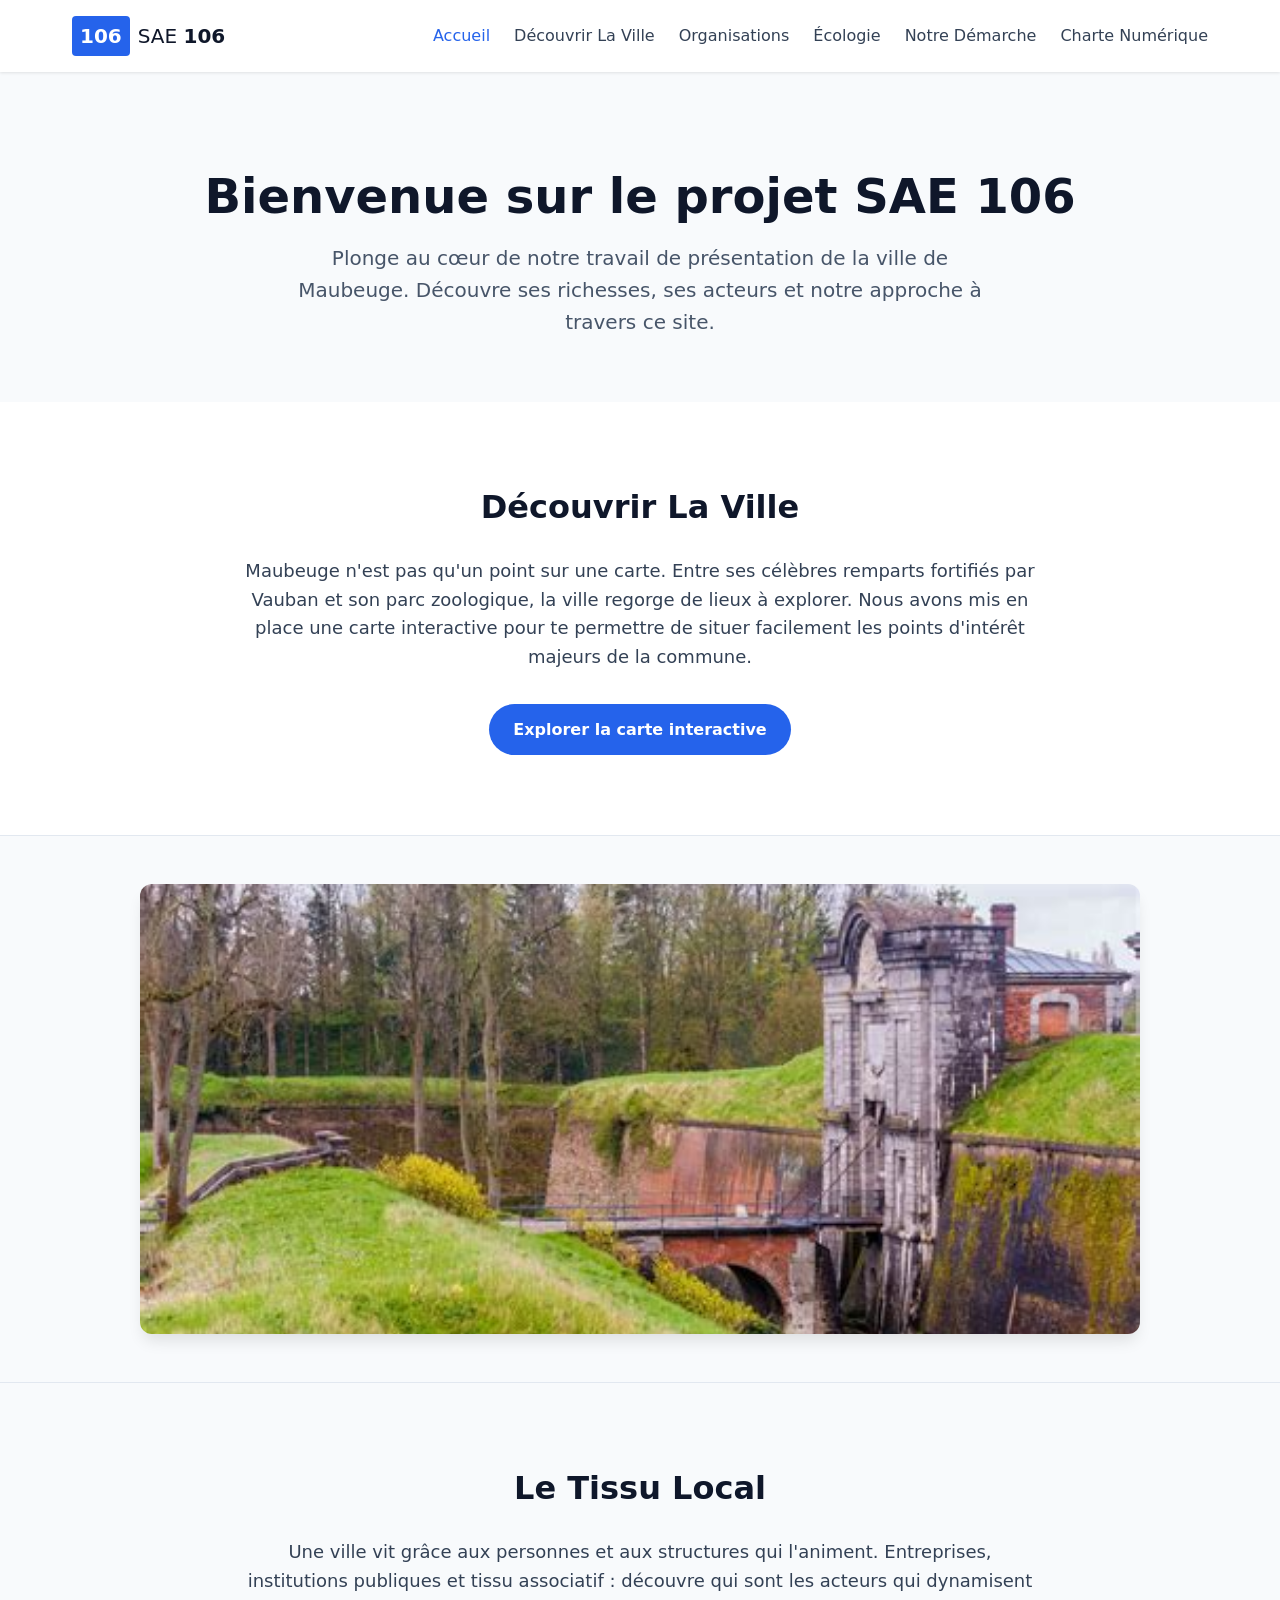
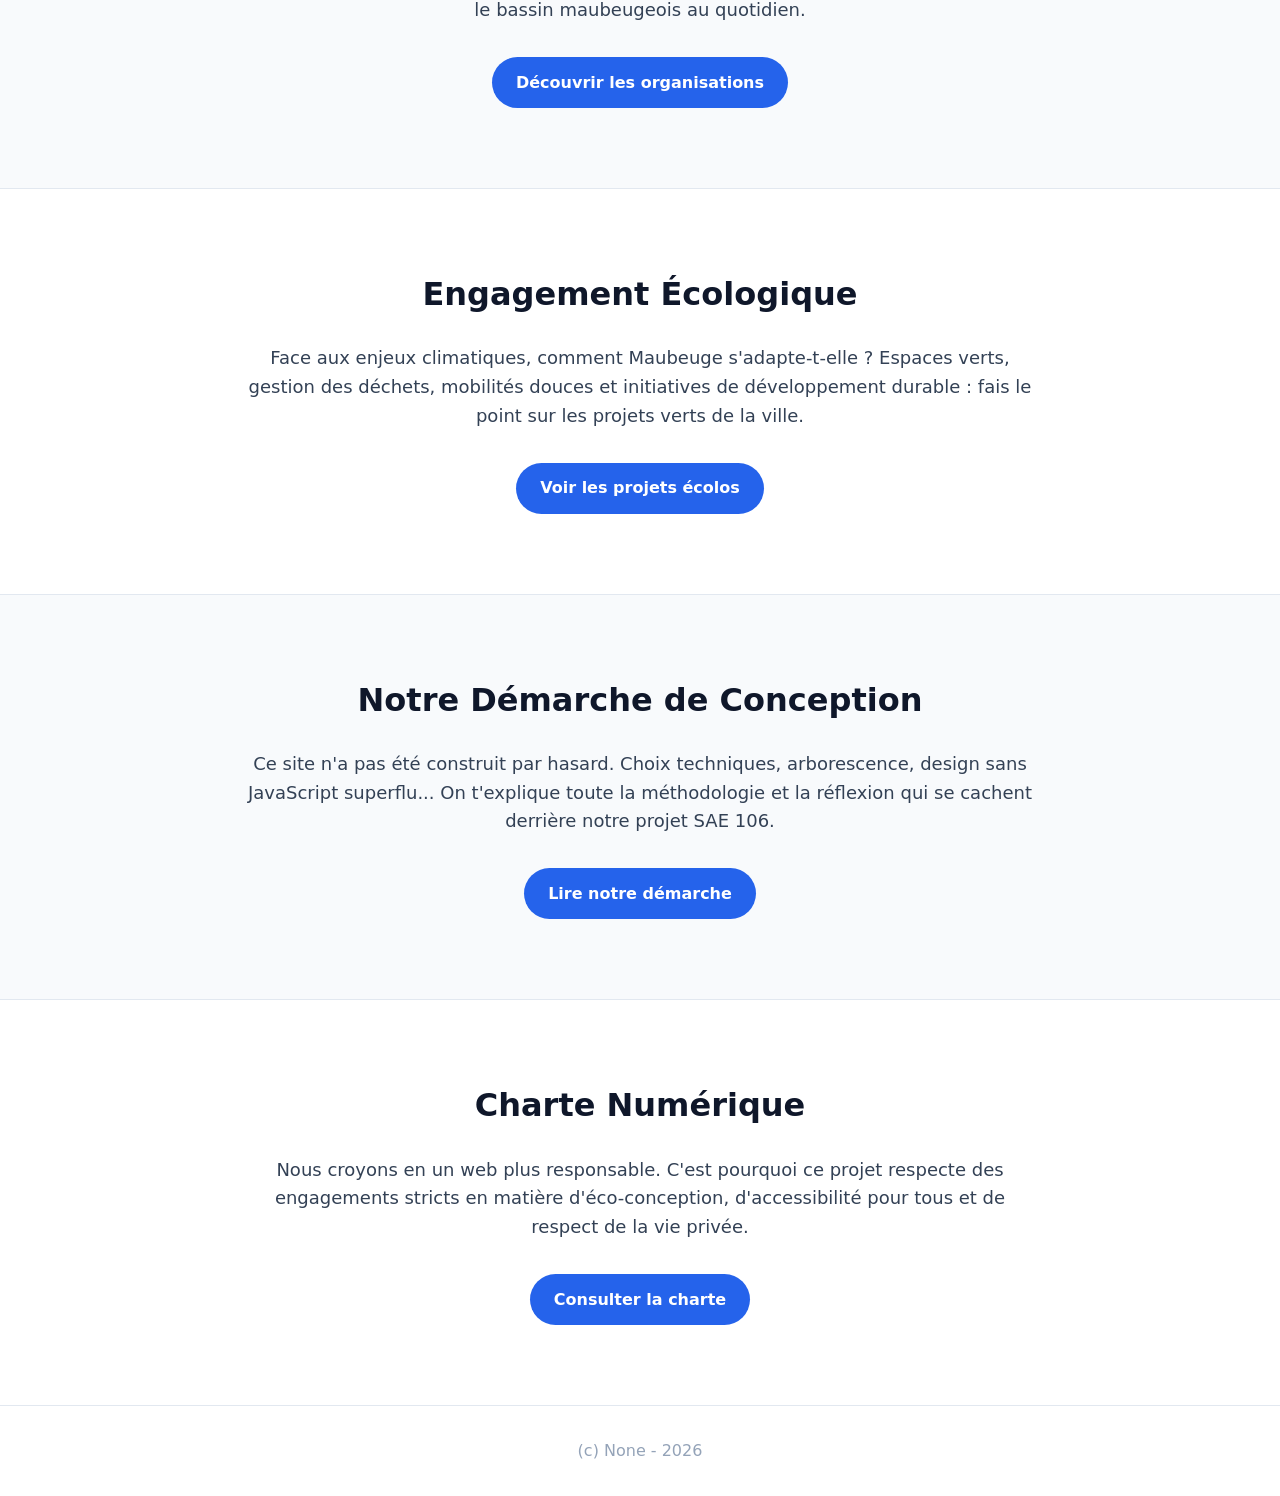
==== index.html @ d044e23f "Push 02/10 Prout" ====
<!DOCTYPE html>
<html lang="fr">
<head>
    <meta charset="UTF-8">
    <meta name="viewport" content="width=device-width, initial-scale=1.0">
    <link rel="stylesheet" href="./src/css/style.css">
    <title>SAE 106 - Maubeuge</title>
</head>
<body>
    <header class="main-header">
        <nav class="site-nav" aria-label="Navigation principale">
            <a class="site-brand" href="./index.html" aria-label="SAE 106, accueil">
                <span class="brand-mark" aria-hidden="true">106</span>
                <span>SAE <strong>106</strong></span>
            </a>
            <ul class="nav-links">
                <li><a href="./index.html" aria-current="page">Accueil</a></li>
                <li><a href="./src/pages/map.html">Découvrir La Ville</a></li>
                <li><a href="./src/pages/organisations.html">Organisations</a></li>
                <li><a href="./src/pages/ecologie.html">Écologie</a></li>
                <li><a href="./src/pages/demarche.html">Notre Démarche</a></li>
                <li><a href="./src/pages/charte.html">Charte Numérique</a></li>
            </ul>
        </nav>
    </header>

    <main>
        <!-- Section Hero (Entête de la page) -->
        <section class="hero-section">
            <div class="container text-center">
                <h1>Bienvenue sur le projet SAE 106</h1>
                <p class="subtitle">Plonge au cœur de notre travail de présentation de la ville de Maubeuge. Découvre ses richesses, ses acteurs et notre approche à travers ce site.</p>
            </div>
        </section>

        <!-- Section 1 : La Carte -->
        <section class="content-section bg-white">
            <div class="container section-grid">
                <div class="section-text">
                    <h2>Découvrir La Ville</h2>
                    <p>Maubeuge n'est pas qu'un point sur une carte. Entre ses célèbres remparts fortifiés par Vauban et son parc zoologique, la ville regorge de lieux à explorer. Nous avons mis en place une carte interactive pour te permettre de situer facilement les points d'intérêt majeurs de la commune.</p>
                    <a href="./src/pages/map.html" class="btn">Explorer la carte interactive</a>
                </div>
            </div>
        </section>

        <!-- Section Intermédiaire : Slider d'images (CSS Pur) -->
        <section class="slider-section bg-light">
            <div class="slider-container">
                <div class="slider-track">
                    <!-- Remplace les src par les bons chemins vers tes images -->
                    <img src="./src/img/1.png" alt="Vue de Maubeuge 1">
                    <img src="./src/img/2.png" alt="Vue de Maubeuge 2">
                    <img src="./src/img/3.png" alt="Vue de Maubeuge 3">
                </div>
            </div>
        </section>

        <!-- Section 2 : Organisations -->
        <section class="content-section bg-light">
            <div class="container section-grid reverse">
                <div class="section-text">
                    <h2>Le Tissu Local</h2>
                    <p>Une ville vit grâce aux personnes et aux structures qui l'animent. Entreprises, institutions publiques et tissu associatif : découvre qui sont les acteurs qui dynamisent le bassin maubeugeois au quotidien.</p>
                    <a href="./src/pages/organisations.html" class="btn">Découvrir les organisations</a>
                </div>
            </div>
        </section>

        <!-- Section 3 : Écologie -->
        <section class="content-section bg-white">
            <div class="container section-grid">
                <div class="section-text">
                    <h2>Engagement Écologique</h2>
                    <p>Face aux enjeux climatiques, comment Maubeuge s'adapte-t-elle ? Espaces verts, gestion des déchets, mobilités douces et initiatives de développement durable : fais le point sur les projets verts de la ville.</p>
                    <a href="./src/pages/ecologie.html" class="btn">Voir les projets écolos</a>
                </div>
            </div>
        </section>

        <!-- Section 4 : Démarche -->
        <section class="content-section bg-light">
            <div class="container section-grid reverse">
                <div class="section-text">
                    <h2>Notre Démarche de Conception</h2>
                    <p>Ce site n'a pas été construit par hasard. Choix techniques, arborescence, design sans JavaScript superflu... On t'explique toute la méthodologie et la réflexion qui se cachent derrière notre projet SAE 106.</p>
                    <a href="./src/pages/demarche.html" class="btn">Lire notre démarche</a>
                </div>
            </div>
        </section>

        <!-- Section 5 : Charte -->
        <section class="content-section bg-white">
            <div class="container section-grid">
                <div class="section-text">
                    <h2>Charte Numérique</h2>
                    <p>Nous croyons en un web plus responsable. C'est pourquoi ce projet respecte des engagements stricts en matière d'éco-conception, d'accessibilité pour tous et de respect de la vie privée.</p>
                    <a href="./src/pages/charte.html" class="btn">Consulter la charte</a>
                </div>
            </div>
        </section>
    </main>

    <footer class="main-footer">
        <p>(c) None - 2026</p>
    </footer>
</body>
</html>
---- src/css/style.css ----
/* --- RESET & VARIABLES --- */
:root {
    --primary-color: #2563eb; 
    --primary-hover: #1d4ed8;
    --bg-light: #f8fafc;
    --bg-white: #ffffff;
    --text-main: #334155;
    --heading-color: #0f172a;
    --border-color: #e2e8f0;
}

* {
    margin: 0;
    padding: 0;
    box-sizing: border-box;
}

body {
    font-family: system-ui, -apple-system, BlinkMacSystemFont, "Segoe UI", Roboto, sans-serif;
    color: var(--text-main);
    line-height: 1.6;
    display: flex;
    flex-direction: column;
    min-height: 100vh;
    background-color: var(--bg-light);
}

/* --- NAV --- */
.main-header {
    background-color: var(--bg-white);
    box-shadow: 0 1px 3px rgba(0,0,0,0.1);
    position: sticky;
    top: 0;
    z-index: 100;
}

.site-nav {
    max-width: 1200px;
    margin: 0 auto;
    padding: 1rem 2rem;
    display: flex;
    justify-content: space-between;
    align-items: center;
    flex-wrap: wrap;
    gap: 1rem;
}

.site-brand {
    text-decoration: none;
    color: var(--heading-color);
    font-size: 1.25rem;
    display: flex;
    align-items: center;
    gap: 0.5rem;
}

.brand-mark {
    background-color: var(--primary-color);
    color: white;
    padding: 0.25rem 0.5rem;
    border-radius: 4px;
    font-weight: bold;
}

.nav-links {
    list-style: none;
    display: flex;
    gap: 1.5rem;
    flex-wrap: wrap;
}

.nav-links a {
    text-decoration: none;
    color: var(--text-main);
    font-weight: 500;
    transition: color 0.2s;
}

.nav-links a:hover,
.nav-links a[aria-current="page"] {
    color: var(--primary-color);
}

/* --- SLIDER 100% CSS --- */
.slider-section {
    padding: 3rem 0;
    /* On ajoute une bordure basse pour séparer de la section suivante */
    border-bottom: 1px solid var(--border-color); 
}

.slider-container {
    max-width: 1000px;
    margin: 0 auto;
    overflow: hidden; /* C'est ça qui cache les images qui dépassent */
    border-radius: 12px;
    box-shadow: 0 10px 15px -3px rgba(0,0,0,0.1);
}

.slider-track {
    display: flex;
    width: 300%; /* 3 images = 300% de la largeur du container */
    /* Animation de 12 secondes, qui boucle à l'infini */
    animation: slideLeft 12s infinite;
}

.slider-track img {
    width: 33.3333%; /* Chaque image prend 1/3 de la piste (soit 100% du container) */
    height: 450px; /* Tu peux ajuster la hauteur selon tes besoins */
    object-fit: cover; /* Empêche les images d'être écrasées ou étirées */
}

/* L'animation : elle s'arrête sur chaque image puis glisse à la suivante */
@keyframes slideLeft {
    0%, 25% { 
        transform: translateX(0%); /* Image 1 */
    }
    33%, 58% { 
        transform: translateX(-33.3333%); /* Image 2 */
    }
    66%, 91% { 
        transform: translateX(-66.6666%); /* Image 3 */
    }
    100% { 
        transform: translateX(0%); /* Retour rapide à l'image 1 pour boucler */
    }
}

/* --- STRUCTURE GLOBALE --- */
.container {
    max-width: 1000px;
    margin: 0 auto;
    padding: 0 2rem;
}

/* --- HERO SECTION --- */
.hero-section {
    background-color: var(--bg-light);
    padding: 6rem 0 4rem 0;
}

.text-center {
    text-align: center;
}

.hero-section h1 {
    color: var(--heading-color);
    font-size: 3rem;
    margin-bottom: 1rem;
    line-height: 1.2;
}

.hero-section .subtitle {
    font-size: 1.25rem;
    max-width: 700px;
    margin: 0 auto;
    color: #475569;
}

/* --- SECTIONS DE CONTENU (SCROLL) --- */
.content-section {
    padding: 5rem 0;
    border-bottom: 1px solid var(--border-color);
}

.bg-white {
    background-color: var(--bg-white);
}

.bg-light {
    background-color: var(--bg-light);
}

.section-grid {
    display: flex;
    align-items: center;
    justify-content: center;
}

.section-text {
    max-width: 800px;
    text-align: center; /* Tout est centré pour l'instant, c'est propre */
}

.section-text h2 {
    color: var(--heading-color);
    font-size: 2rem;
    margin-bottom: 1.5rem;
}

.section-text p {
    font-size: 1.125rem;
    margin-bottom: 2rem;
}

/* --- BOUTONS --- */
.btn {
    display: inline-block;
    background-color: var(--primary-color);
    color: white;
    padding: 0.8rem 1.5rem;
    border-radius: 9999px;
    text-decoration: none;
    font-weight: 600;
    transition: background-color 0.2s, transform 0.1s;
}

.btn:hover {
    background-color: var(--primary-hover);
}

.btn:active {
    transform: scale(0.97);
}

/* --- FOOTER --- */
.main-footer {
    text-align: center;
    padding: 2rem;
    background-color: var(--bg-white);
    color: #94a3b8;
    margin-top: auto;
}
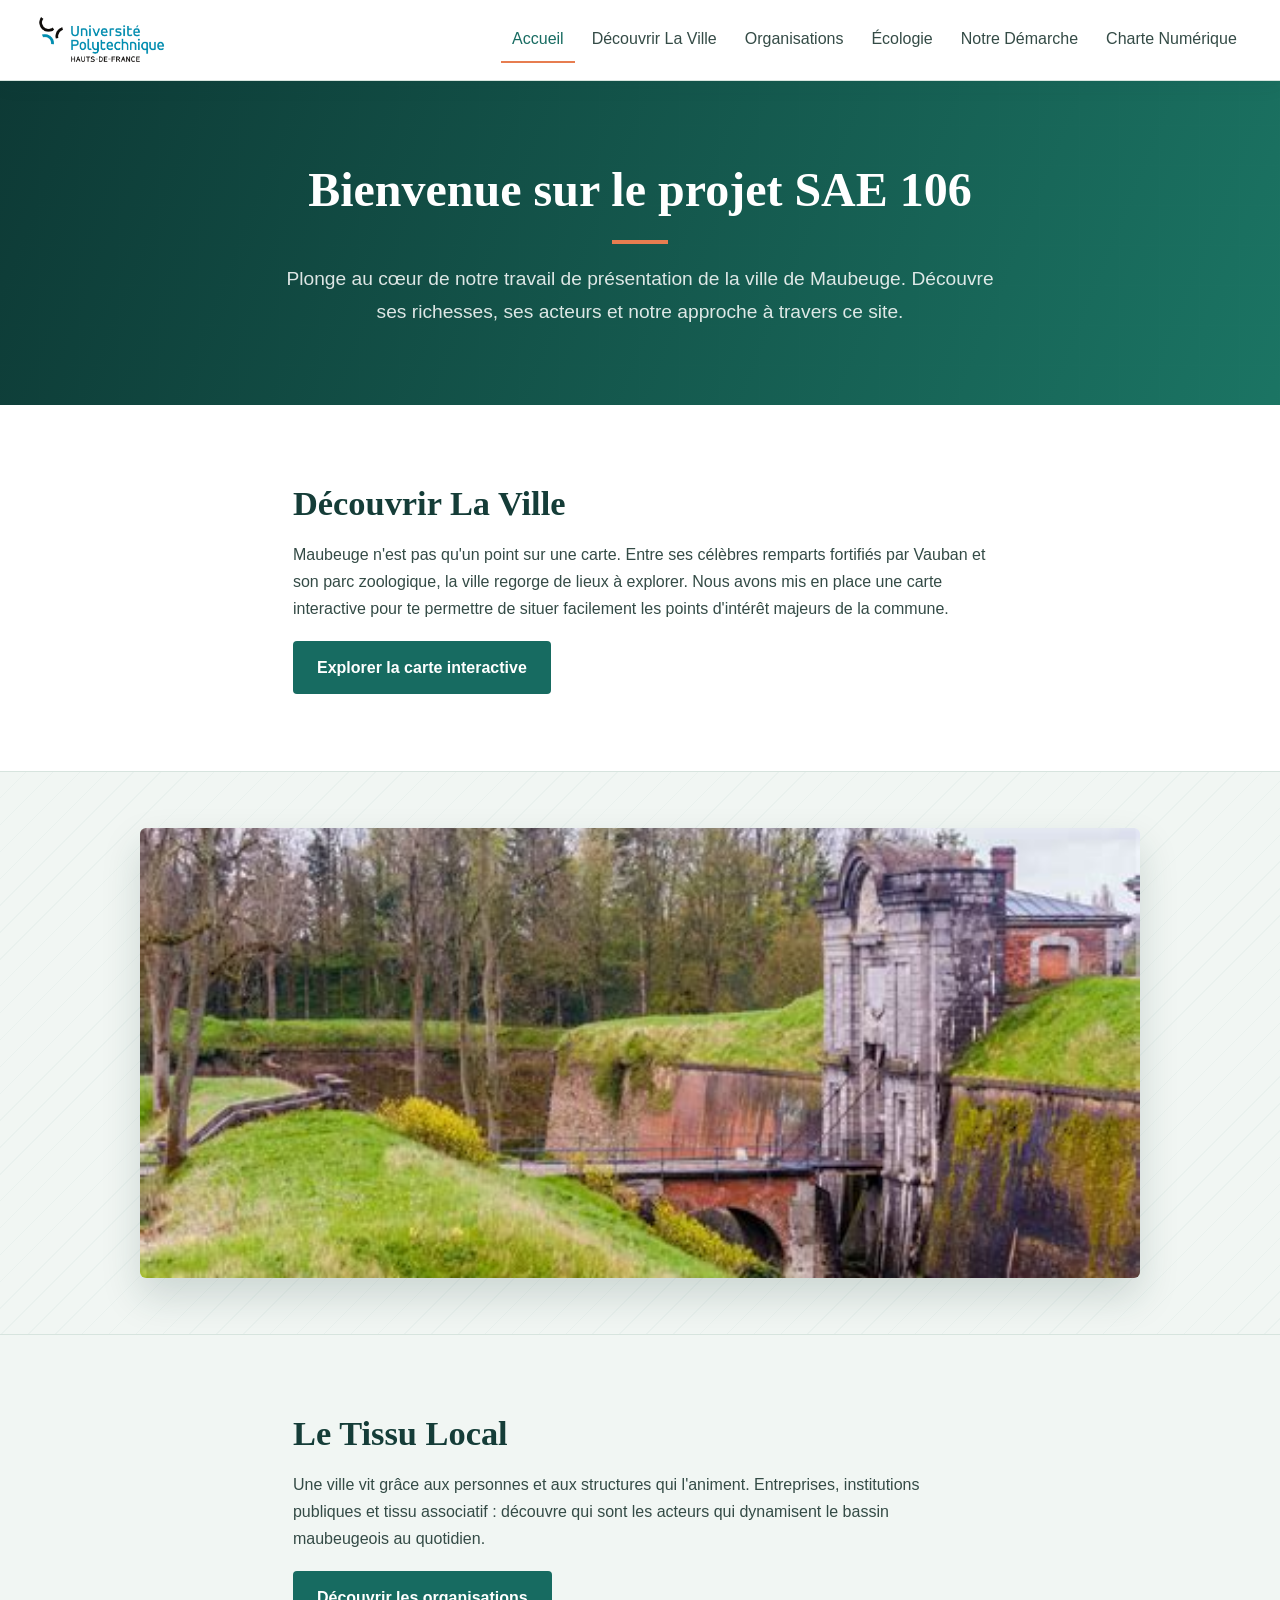
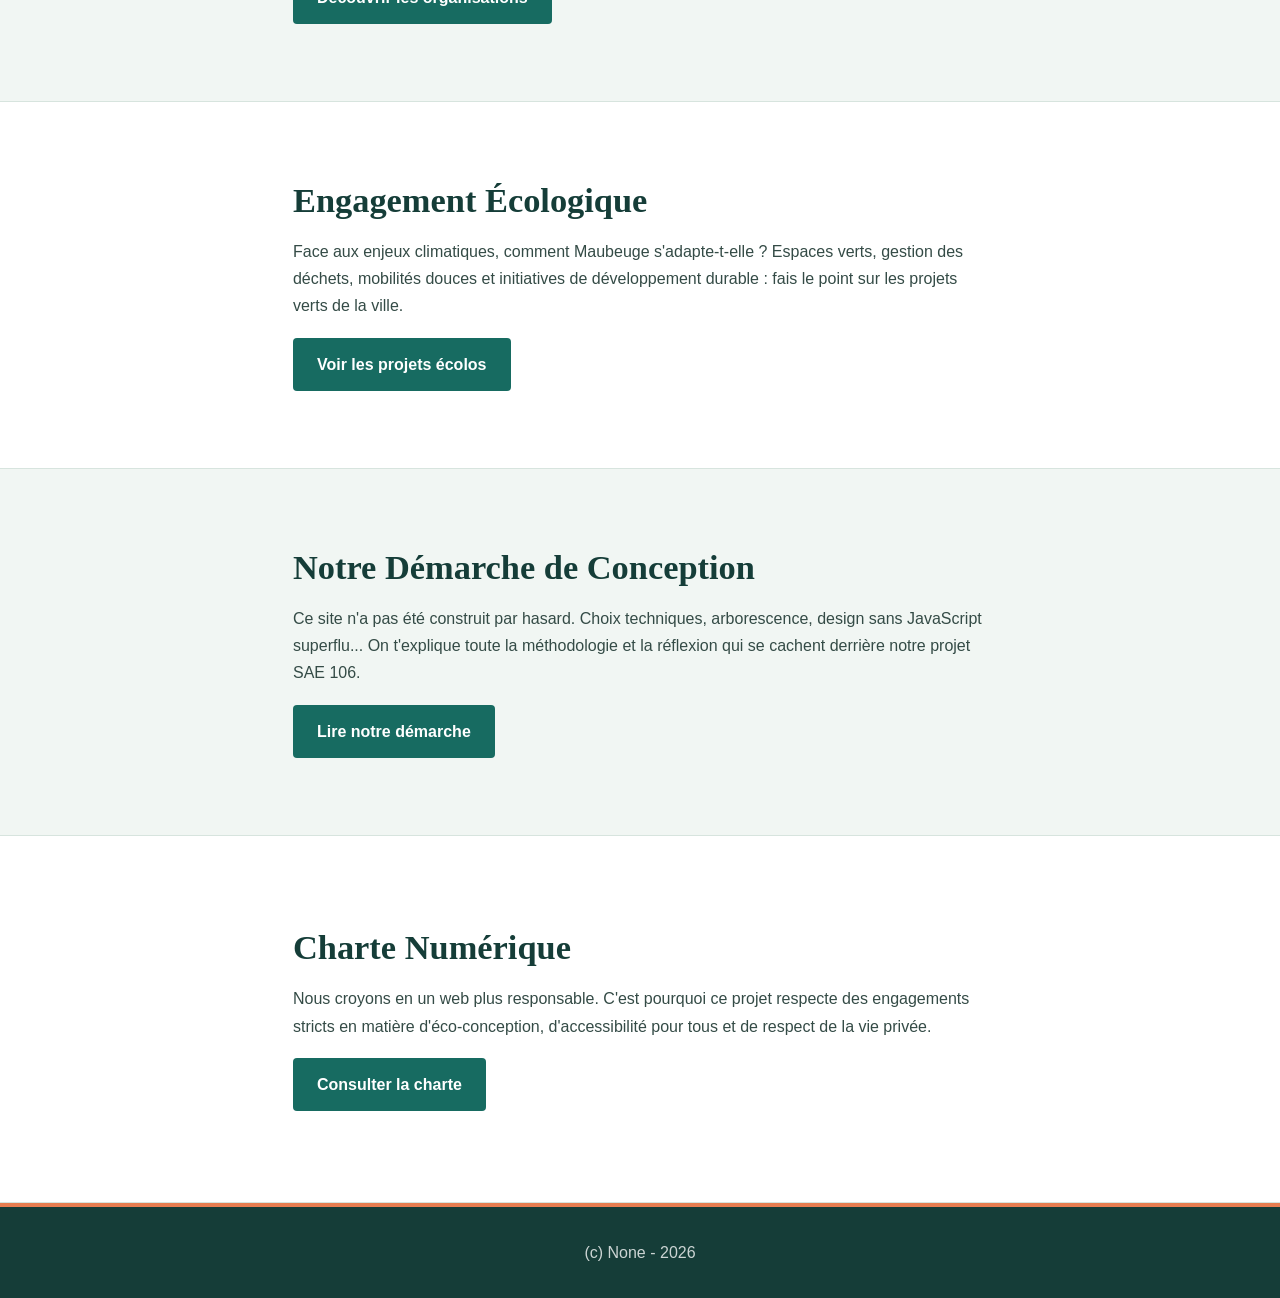
==== commit 340221d2: "update 02/10/2026" ====
--- a/index.html
+++ b/index.html
@@ -9,9 +9,8 @@
 <body>
     <header class="main-header">
         <nav class="site-nav" aria-label="Navigation principale">
-            <a class="site-brand" href="./index.html" aria-label="SAE 106, accueil">
-                <span class="brand-mark" aria-hidden="true">106</span>
-                <span>SAE <strong>106</strong></span>
+            <a class="site-brand" href="./index.html" aria-label="Université Polytechnique Hauts-de-France, accueil">
+                <img src="./src/img/uphf.png" alt="">
             </a>
             <ul class="nav-links">
                 <li><a href="./index.html" aria-current="page">Accueil</a></li>
--- a/src/css/style.css
+++ b/src/css/style.css
@@ -1,12 +1,14 @@
 /* --- RESET & VARIABLES --- */
 :root {
-    --primary-color: #2563eb; 
-    --primary-hover: #1d4ed8;
-    --bg-light: #f8fafc;
+    --primary-color: #176b61;
+    --primary-hover: #10564e;
+    --accent-color: #e77d50;
+    --bg-light: #f1f6f3;
     --bg-white: #ffffff;
-    --text-main: #334155;
-    --heading-color: #0f172a;
-    --border-color: #e2e8f0;
+    --text-main: #344b46;
+    --heading-color: #153d38;
+    --border-color: #d7e4de;
+    --surface-soft: #e7f0ec;
 }
 
 * {
@@ -16,9 +18,9 @@
 }
 
 body {
-    font-family: system-ui, -apple-system, BlinkMacSystemFont, "Segoe UI", Roboto, sans-serif;
+    font-family: "Avenir Next", "Trebuchet MS", sans-serif;
     color: var(--text-main);
-    line-height: 1.6;
+    line-height: 1.7;
     display: flex;
     flex-direction: column;
     min-height: 100vh;
@@ -28,14 +30,15 @@
 /* --- NAV --- */
 .main-header {
     background-color: var(--bg-white);
-    box-shadow: 0 1px 3px rgba(0,0,0,0.1);
+    border-bottom: 1px solid var(--border-color);
+    box-shadow: 0 5px 18px rgba(21, 61, 56, 0.07);
     position: sticky;
     top: 0;
     z-index: 100;
 }
 
 .site-nav {
-    max-width: 1200px;
+    max-width: 1320px;
     margin: 0 auto;
     padding: 1rem 2rem;
     display: flex;
@@ -54,18 +57,16 @@
     gap: 0.5rem;
 }
 
-.brand-mark {
-    background-color: var(--primary-color);
-    color: white;
-    padding: 0.25rem 0.5rem;
-    border-radius: 4px;
-    font-weight: bold;
+.site-brand img {
+    display: block;
+    height: 48px;
+    width: auto;
 }
 
 .nav-links {
     list-style: none;
     display: flex;
-    gap: 1.5rem;
+    gap: 0.35rem;
     flex-wrap: wrap;
 }
 
@@ -73,27 +74,41 @@
     text-decoration: none;
     color: var(--text-main);
     font-weight: 500;
-    transition: color 0.2s;
+    display: block;
+    padding: 0.55rem 0.7rem;
+    border-bottom: 2px solid transparent;
+    transition: color 0.2s, border-color 0.2s, background-color 0.2s;
 }
 
 .nav-links a:hover,
 .nav-links a[aria-current="page"] {
     color: var(--primary-color);
+    border-bottom-color: var(--accent-color);
+}
+
+.nav-links a:hover {
+    background-color: var(--surface-soft);
+}
+
+a:focus-visible,
+button:focus-visible {
+    outline: 3px solid var(--accent-color);
+    outline-offset: 3px;
 }
 
 /* --- SLIDER 100% CSS --- */
 .slider-section {
-    padding: 3rem 0;
-    /* On ajoute une bordure basse pour séparer de la section suivante */
-    border-bottom: 1px solid var(--border-color); 
+    padding: 3.5rem 1.5rem;
+    border-bottom: 1px solid var(--border-color);
+    background-image: repeating-linear-gradient(135deg, transparent 0 18px, rgba(23, 107, 97, 0.035) 18px 19px);
 }
 
 .slider-container {
     max-width: 1000px;
     margin: 0 auto;
     overflow: hidden; /* C'est ça qui cache les images qui dépassent */
-    border-radius: 12px;
-    box-shadow: 0 10px 15px -3px rgba(0,0,0,0.1);
+    border-radius: 6px;
+    box-shadow: 0 18px 38px rgba(21, 61, 56, 0.17);
 }
 
 .slider-track {
@@ -127,15 +142,34 @@
 
 /* --- STRUCTURE GLOBALE --- */
 .container {
-    max-width: 1000px;
+    max-width: 1120px;
     margin: 0 auto;
     padding: 0 2rem;
 }
 
 /* --- HERO SECTION --- */
 .hero-section {
-    background-color: var(--bg-light);
-    padding: 6rem 0 4rem 0;
+    position: relative;
+    overflow: hidden;
+    padding: 5rem 0 4.75rem;
+    color: white;
+    background-color: #135d55;
+    background-image: linear-gradient(112deg, rgba(13, 56, 52, 0.96), rgba(28, 119, 101, 0.9)), repeating-linear-gradient(0deg, transparent 0 39px, rgba(255, 255, 255, 0.07) 40px), repeating-linear-gradient(90deg, transparent 0 39px, rgba(255, 255, 255, 0.07) 40px);
+}
+
+.hero-section .container {
+    animation: hero-enter 650ms ease-out both;
+}
+
+@keyframes hero-enter {
+    from {
+        opacity: 0;
+        transform: translateY(14px);
+    }
+    to {
+        opacity: 1;
+        transform: translateY(0);
+    }
 }
 
 .text-center {
@@ -143,22 +177,33 @@
 }
 
 .hero-section h1 {
-    color: var(--heading-color);
+    color: white;
+    font-family: Georgia, "Times New Roman", serif;
     font-size: 3rem;
-    margin-bottom: 1rem;
+    margin-bottom: 1.2rem;
     line-height: 1.2;
+}
+
+.hero-section h1::after {
+    content: "";
+    display: block;
+    width: 3.5rem;
+    height: 4px;
+    margin: 1.35rem auto 0;
+    background-color: var(--accent-color);
 }
 
 .hero-section .subtitle {
     font-size: 1.25rem;
-    max-width: 700px;
+    max-width: 720px;
     margin: 0 auto;
-    color: #475569;
+    color: rgba(255, 255, 255, 0.86);
+    font-size: 1.2rem;
 }
 
 /* --- SECTIONS DE CONTENU (SCROLL) --- */
 .content-section {
-    padding: 5rem 0;
+    padding: 4.25rem 0;
     border-bottom: 1px solid var(--border-color);
 }
 
@@ -174,22 +219,85 @@
     display: flex;
     align-items: center;
     justify-content: center;
+    min-height: 230px;
 }
 
 .section-text {
-    max-width: 800px;
-    text-align: center; /* Tout est centré pour l'instant, c'est propre */
-}
-
-.section-text h2 {
+    max-width: 850px;
+    text-align: left;
+}
+
+.content-section h2 {
     color: var(--heading-color);
-    font-size: 2rem;
-    margin-bottom: 1.5rem;
-}
-
-.section-text p {
-    font-size: 1.125rem;
-    margin-bottom: 2rem;
+    font-family: Georgia, "Times New Roman", serif;
+    font-size: 2.15rem;
+    line-height: 1.25;
+    margin: 2.4rem 0 1rem;
+}
+
+.content-section .container > h2:first-child,
+.section-text h2:first-child {
+    margin-top: 0;
+}
+
+.content-section h3 {
+    color: var(--primary-color);
+    font-size: 1.15rem;
+    line-height: 1.35;
+    margin: 2rem 0 0.8rem;
+    padding-left: 0.9rem;
+    border-left: 3px solid var(--accent-color);
+}
+
+.content-section p {
+    max-width: 78ch;
+    margin-bottom: 1.15rem;
+}
+
+.content-section p a {
+    color: var(--primary-color);
+    font-weight: 700;
+    text-decoration-thickness: 1px;
+    text-underline-offset: 3px;
+}
+
+.content-section p a:hover {
+    color: var(--primary-hover);
+}
+
+.content-section ul {
+    list-style: none;
+    display: grid;
+    gap: 0.75rem;
+    margin: 1.25rem 0 0;
+    padding: 0;
+}
+
+.content-section li {
+    padding: 1rem 1.2rem;
+    background-color: rgba(255, 255, 255, 0.78);
+    border-left: 3px solid var(--primary-color);
+}
+
+.content-section li strong,
+.comparison-grid strong {
+    color: var(--heading-color);
+}
+
+.comparison-grid {
+    display: grid;
+    grid-template-columns: repeat(2, minmax(0, 1fr));
+    gap: 1rem;
+    margin: 1rem 0 1.5rem;
+}
+
+.comparison-grid p {
+    max-width: none;
+    margin: 0;
+    padding: 1.25rem 1.4rem;
+    background-color: var(--bg-white);
+    border-top: 3px solid var(--accent-color);
+    box-shadow: 0 8px 22px rgba(21, 61, 56, 0.07);
 }
 
 /* --- BOUTONS --- */
@@ -198,14 +306,16 @@
     background-color: var(--primary-color);
     color: white;
     padding: 0.8rem 1.5rem;
-    border-radius: 9999px;
+    border-radius: 4px;
     text-decoration: none;
     font-weight: 600;
-    transition: background-color 0.2s, transform 0.1s;
+    transition: background-color 0.2s, transform 0.2s, box-shadow 0.2s;
 }
 
 .btn:hover {
     background-color: var(--primary-hover);
+    box-shadow: 0 7px 16px rgba(16, 86, 78, 0.2);
+    transform: translateY(-2px);
 }
 
 .btn:active {
@@ -216,7 +326,116 @@
 .main-footer {
     text-align: center;
     padding: 2rem;
-    background-color: var(--bg-white);
-    color: #94a3b8;
+    background-color: var(--heading-color);
+    color: rgba(255, 255, 255, 0.78);
     margin-top: auto;
+    border-top: 4px solid var(--accent-color);
+}
+
+/* --- CARTE LEAFLET --- */
+#map {
+    height: 500px;
+    width: 100%;
+    border: 5px solid white;
+    border-radius: 6px;
+    box-shadow: 0 16px 32px rgba(21, 61, 56, 0.16);
+    z-index: 1; /* Maintient la carte sous le header au scroll */
+    margin-bottom: 1.5rem;
+}
+
+.leaflet-popup-content h3 {
+    color: var(--primary-color);
+    margin-top: 0;
+    margin-bottom: 0.5rem;
+}
+
+@media (max-width: 900px) {
+    .site-nav {
+        flex-direction: column;
+        justify-content: center;
+        padding: 0.8rem 1.5rem;
+    }
+
+    .nav-links {
+        justify-content: center;
+    }
+}
+
+@media (max-width: 620px) {
+    .site-nav {
+        gap: 0.5rem;
+        padding: 0.75rem 1rem;
+    }
+
+    .site-brand img {
+        height: 40px;
+    }
+
+    .nav-links {
+        display: grid;
+        grid-template-columns: repeat(2, minmax(0, 1fr));
+        gap: 0.15rem 0.4rem;
+        width: 100%;
+    }
+
+    .nav-links a {
+        padding: 0.45rem 0.35rem;
+        text-align: center;
+        font-size: 0.9rem;
+    }
+
+    .hero-section {
+        padding: 3.5rem 0 3.25rem;
+    }
+
+    .hero-section h1 {
+        font-size: 2.2rem;
+    }
+
+    .hero-section .subtitle {
+        font-size: 1.05rem;
+    }
+
+    .container {
+        padding: 0 1.25rem;
+    }
+
+    .content-section {
+        padding: 3rem 0;
+    }
+
+    .content-section h2 {
+        font-size: 1.8rem;
+    }
+
+    .comparison-grid {
+        grid-template-columns: 1fr;
+    }
+
+    .slider-section {
+        padding: 2.25rem 0;
+    }
+
+    .slider-container {
+        margin: 0 1rem;
+    }
+
+    .slider-track img {
+        height: 300px;
+    }
+
+    #map {
+        height: 400px;
+    }
+}
+
+@media (prefers-reduced-motion: reduce) {
+    *,
+    *::before,
+    *::after {
+        scroll-behavior: auto !important;
+        animation-duration: 0.01ms !important;
+        animation-iteration-count: 1 !important;
+        transition-duration: 0.01ms !important;
+    }
 }
